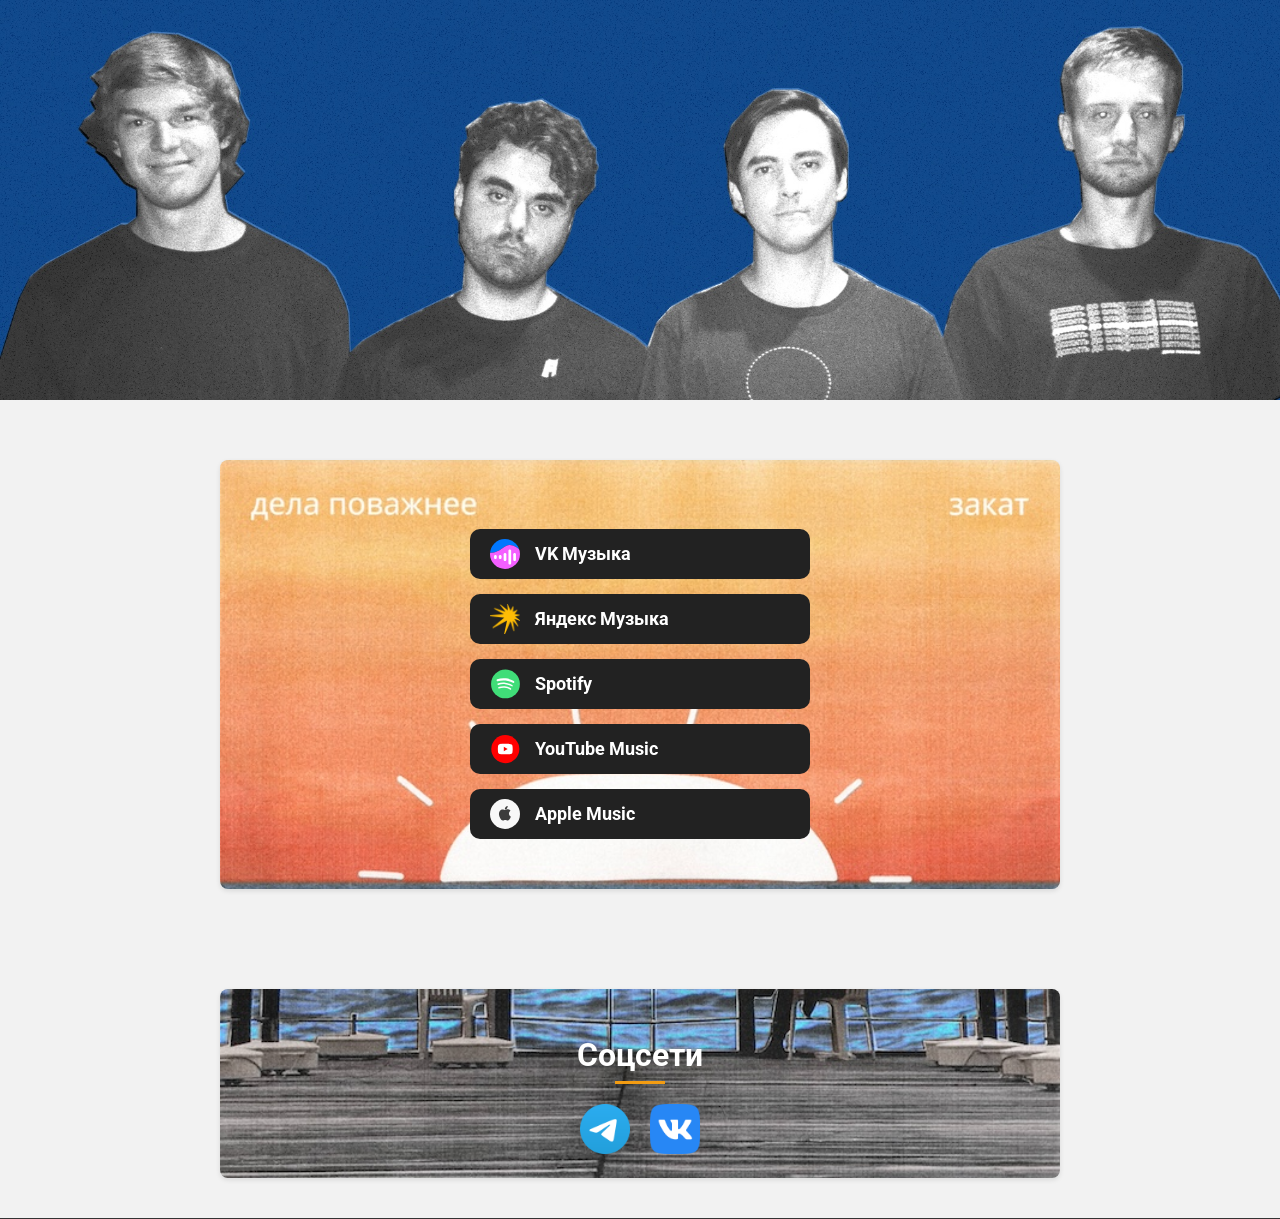
==== html/index.html @ fa6cf55e "init" ====
<!DOCTYPE html>
<html lang="en">
<head>
    <meta charset="UTF-8">
    <meta name="viewport" content="width=device-width, initial-scale=1.0">
    <title>Дела поважнее – официальный сайт</title>
    <link rel="stylesheet" href="https://fonts.googleapis.com/css2?family=Roboto:wght@400;700&display=swap">
    <style>
        body {
            font-family: 'Roboto', sans-serif;
            margin: 0;
            padding: 0;
            background-color: #f2f2f2;
            color: #333;
        }

        iframe {
/*            height: 50px;*/

            margin: 30px auto;
            width: 80%;
/*            height: 238px;*/
            background-color: #777;
            border-radius:3px;
        }

        iframe {
            display: block;
            border-style:none;
        }

        .header {
            background-image: url('ava.jpg');
            background-size: cover;
            background-position: top;
            height: 400px;
            display: flex;
            align-items: center;
            justify-content: center;
        }
        .container {
            max-width: 800px;
            margin: 50px auto 0 auto; /* Добавлен верхний отступ */
            padding: 20px;
            background-color: #fff;
            border-radius: 8px;
            box-shadow: 0 2px 5px rgba(0, 0, 0, 0.1);
        }

        .footer{
            background-image: url(release.jpg);
            background-size: 100%;
            background-repeat: no-repeat;
            background-position: bottom;"
        }

        
        h1 {
            margin-bottom: 20px;
            font-size: 2.5rem;
            font-weight: 700;
            text-align: center;
/*            color: #007bff; /* Изменен цвет заголовка */*/
            color:#A9A9A9
        }


        #contacts {
            padding: 40px 0;
            border-bottom: 1px solid #333;
        }

        #contacts h2 {
            text-align: center;
            margin-bottom: 30px;
            font-size: 2em;
            position: relative;
        }

        #contacts h2::after {
            content: '';
            width: 50px;
            height: 3px;
            background: #f39c12;
            position: absolute;
            bottom: -10px;
            left: 50%;
            transform: translateX(-50%);
        }

        .social-icons {
            display: flex;
            justify-content: center;
            gap: 20px; /* Расстояние между иконками */
            margin-top: 20px;
        }

        .social-icon img {
            width: 50px;
            height: 50px;
            transition: transform 0.3s, filter 0.3s;
        }

        .social-icon:hover img {
            transform: scale(1.1); /* Увеличение иконки при наведении */
            filter: brightness(1.3); /* Подсветка при наведении */
        }

        #release {
            padding: 10px 0;
/*            border-bottom: 1px solid #333;*/
        }

        #release h2 {
            text-align: center;
            margin-bottom: 30px;
            font-size: 2em;
            position: relative;
        }

        #release h2::after {
            content: '';
            width: 50px;
            height: 3px;
            background: #f39c12;
            position: absolute;
            bottom: -10px;
            left: 50%;
            transform: translateX(-50%);
        }

        .release-wrapper {
            display: flex;
            flex-direction: column;
            align-items: center;
        }

        .release-cover {
            max-width: 300px;
            border-radius: 10px;
            box-shadow: 0 4px 6px rgba(0, 0, 0, 0.3);
            margin-bottom: 20px;
            transition: transform 0.3s, filter 0.3s;
        }

        .release-cover:hover {
            transform: scale(1.1); /* Увеличение обложки при наведении */
            filter: brightness(1.2); /* Подсветка обложки при наведении */
        }


        .streaming-links {
            display: flex;
            justify-content: center;
            gap: 20px;
            flex-wrap: wrap;
        }

        .stream-button {
            display: flex;
            flex-direction: column;
            align-items: center;
            background: #222;
            padding: 15px;
            border-radius: 10px;
            box-shadow: 0 4px 6px rgba(0, 0, 0, 0.3);
            text-decoration: none;
            color: #fff;
            font-weight: 700;
            transition: transform 0.3s, background 0.3s;
            width: 150px;
            text-align: center;
        }

        .stream-button:hover {
            transform: scale(1.05);
            background: #333;
        }

        .stream-text {
            margin-bottom: 5px;
            font-size: 1em;
        }

        .stream-action {
            font-size: 1.1em;
            color: #f39c12;
        }


        .streaming-list {
            display: flex;
            flex-direction: column;
            align-items: center;
            gap: 15px;
            margin: 30px;
        }

        .streaming-item {
            display: flex;
            align-items: center;
            background: #222;
            padding: 10px 20px;
            border-radius: 10px;
            text-decoration: none;
            color: #fff;
            font-weight: 700;
            transition: transform 0.3s, background 0.3s;
            width: 300px;
        }

        .streaming-item:hover {
            transform: scale(1.02);
            background: #333;
        }

        .streaming-icon {
            width: 30px;
            height: 30px;
            margin-right: 15px;
        }

        .streaming-text {
            font-size: 1.1em;
        }



        /* Медиа-запросы для адаптации под мобильные устройства */
        @media (max-width: 600px) {
            .header {
                height: 200px; /* Изменена высота для мобильных устройств */
            }
            .container {
                padding: 10px;
                margin: 10px;
            }
            .streaming-list {
                padding: 0px;
                margin: 0px;
            }
            .stream-item {
                width: 70%;
            }
        }
    </style>
</head>
<body>
    <!-- Yandex.Metrika counter -->
    <script type="text/javascript" >
       (function(m,e,t,r,i,k,a){m[i]=m[i]||function(){(m[i].a=m[i].a||[]).push(arguments)};
       m[i].l=1*new Date();
       for (var j = 0; j < document.scripts.length; j++) {if (document.scripts[j].src === r) { return; }}
       k=e.createElement(t),a=e.getElementsByTagName(t)[0],k.async=1,k.src=r,a.parentNode.insertBefore(k,a)})
       (window, document, "script", "https://mc.yandex.ru/metrika/tag.js", "ym");

       ym(98554115, "init", {
            clickmap:true,
            trackLinks:true,
            accurateTrackBounce:true
       });
    </script>
    <noscript><div><img src="https://mc.yandex.ru/watch/98554115" style="position:absolute; left:-9999px;" alt="" /></div></noscript>
    <!-- /Yandex.Metrika counter -->
    <div class="header">
        <!-- Здесь будет адаптированное изображение -->
    </div>
    <section id="release">
        <div class="container" style="background-image: url(release.jpg);background-size: 100%;background-repeat: no-repeat;">
            <br>
            <div class="streaming-list">
                <a href="https://music.vk.com/link/3r96M" target="_blank" class="streaming-item">
                    <img src="vk_music.svg" alt="VK Музыка" class="streaming-icon">
                    <span class="streaming-text">VK Музыка</span>
                </a>
                <a href="https://music.yandex.ru/album/31127764" target="_blank" class="streaming-item">
                    <img src="ya_music.png" alt="Яндекс Музыка" class="streaming-icon">
                    <span class="streaming-text">Яндекс Музыка</span>
                </a>
                <a href="http://open.spotify.com/album/3gCnCUUdgoo0CXP7iTwe21" target="_blank" class="streaming-item">
                    <img src="spotify.svg" alt="Spotify" class="streaming-icon">
                    <span class="streaming-text">Spotify</span>
                </a>
                <a href="https://music.youtube.com/playlist?list=OLAK5uy_lBOgXS_k8W4LArgkwt-90ldJdHWo0kz00" target="_blank" class="streaming-item">
                    <img src="youtube_music.svg" alt="YouTube Music" class="streaming-icon">
                    <span class="streaming-text">YouTube Music</span>
                </a>
                <a href="https://music.apple.com/nz/album/1744963197?app=music&mt=1&at=1000lqjf&ct=bq&Is=1&ls=1" target="_blank" class="streaming-item">
                    <img src="apple_music.svg" alt="Apple Music" class="streaming-icon">
                    <span class="streaming-text">Apple Music</span>
                </a>
            </div>
        </div>
    </section>


    <section id="contacts">
        <div class="container footer">
            <h2 style="color: white;">Соцсети</h2>
            <div class="social-icons">
                <a href="https://t.me/delapovazhnee" target="_blank" class="social-icon">
                    <img src="tg.png" alt="Telegram">
                </a>
                <a href="https://vk.com/delapovazhnee" target="_blank" class="social-icon">
                    <img src="vk.png" alt="VK">
                </a>
            </div>
        </div>
    </section>

</body>
</html>
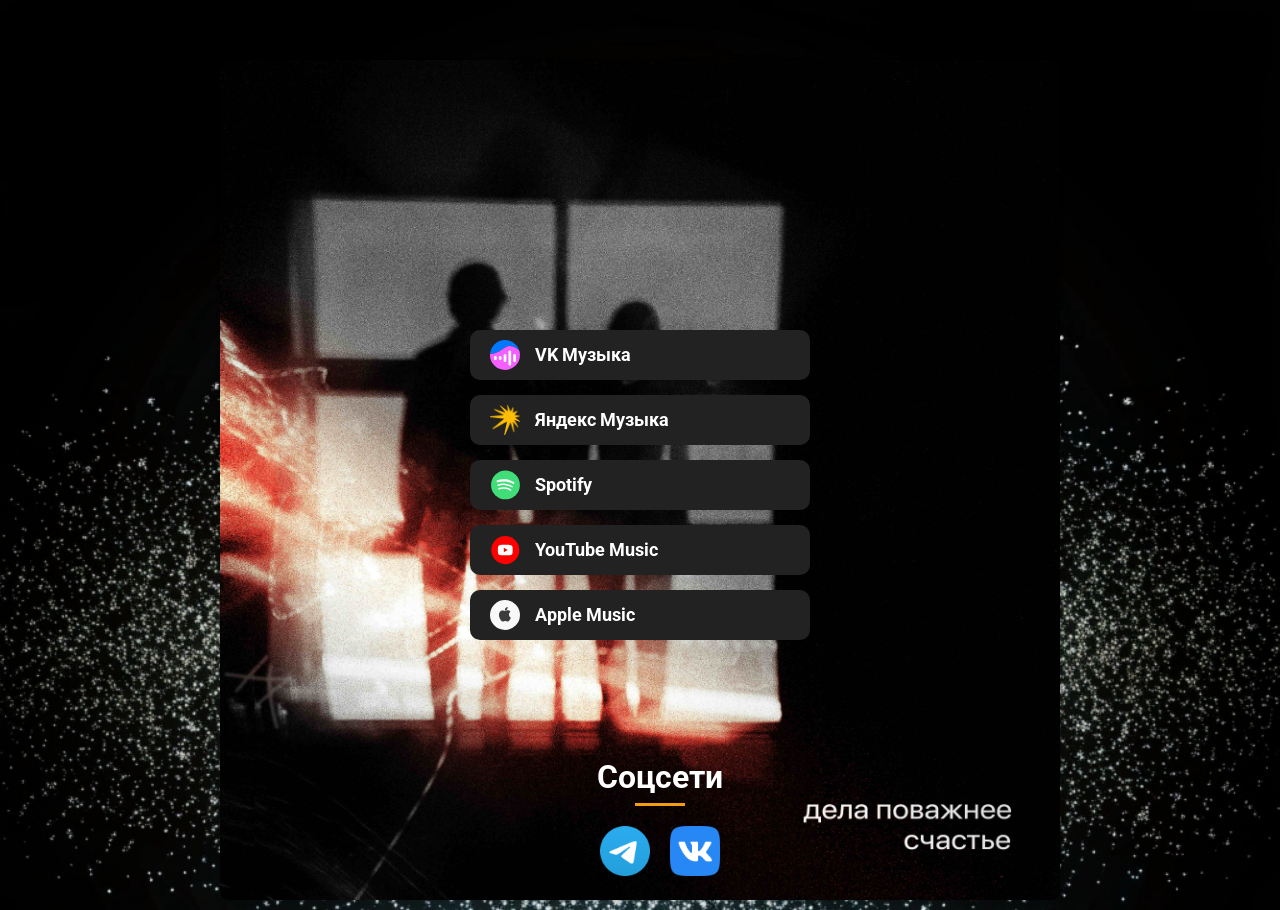
==== commit 3b9a18b7: "test new style" ====
--- a/html/index.html
+++ b/html/index.html
@@ -5,308 +5,66 @@
     <meta name="viewport" content="width=device-width, initial-scale=1.0">
     <title>Дела поважнее – официальный сайт</title>
     <link rel="stylesheet" href="https://fonts.googleapis.com/css2?family=Roboto:wght@400;700&display=swap">
-    <style>
-        body {
-            font-family: 'Roboto', sans-serif;
-            margin: 0;
-            padding: 0;
-            background-color: #f2f2f2;
-            color: #333;
-        }
-
-        iframe {
-/*            height: 50px;*/
-
-            margin: 30px auto;
-            width: 80%;
-/*            height: 238px;*/
-            background-color: #777;
-            border-radius:3px;
-        }
-
-        iframe {
-            display: block;
-            border-style:none;
-        }
-
-        .header {
-            background-image: url('ava.jpg');
-            background-size: cover;
-            background-position: top;
-            height: 400px;
-            display: flex;
-            align-items: center;
-            justify-content: center;
-        }
-        .container {
-            max-width: 800px;
-            margin: 50px auto 0 auto; /* Добавлен верхний отступ */
-            padding: 20px;
-            background-color: #fff;
-            border-radius: 8px;
-            box-shadow: 0 2px 5px rgba(0, 0, 0, 0.1);
-        }
-
-        .footer{
-            background-image: url(release.jpg);
-            background-size: 100%;
-            background-repeat: no-repeat;
-            background-position: bottom;"
-        }
-
-        
-        h1 {
-            margin-bottom: 20px;
-            font-size: 2.5rem;
-            font-weight: 700;
-            text-align: center;
-/*            color: #007bff; /* Изменен цвет заголовка */*/
-            color:#A9A9A9
-        }
-
-
-        #contacts {
-            padding: 40px 0;
-            border-bottom: 1px solid #333;
-        }
-
-        #contacts h2 {
-            text-align: center;
-            margin-bottom: 30px;
-            font-size: 2em;
-            position: relative;
-        }
-
-        #contacts h2::after {
-            content: '';
-            width: 50px;
-            height: 3px;
-            background: #f39c12;
-            position: absolute;
-            bottom: -10px;
-            left: 50%;
-            transform: translateX(-50%);
-        }
-
-        .social-icons {
-            display: flex;
-            justify-content: center;
-            gap: 20px; /* Расстояние между иконками */
-            margin-top: 20px;
-        }
-
-        .social-icon img {
-            width: 50px;
-            height: 50px;
-            transition: transform 0.3s, filter 0.3s;
-        }
-
-        .social-icon:hover img {
-            transform: scale(1.1); /* Увеличение иконки при наведении */
-            filter: brightness(1.3); /* Подсветка при наведении */
-        }
-
-        #release {
-            padding: 10px 0;
-/*            border-bottom: 1px solid #333;*/
-        }
-
-        #release h2 {
-            text-align: center;
-            margin-bottom: 30px;
-            font-size: 2em;
-            position: relative;
-        }
-
-        #release h2::after {
-            content: '';
-            width: 50px;
-            height: 3px;
-            background: #f39c12;
-            position: absolute;
-            bottom: -10px;
-            left: 50%;
-            transform: translateX(-50%);
-        }
-
-        .release-wrapper {
-            display: flex;
-            flex-direction: column;
-            align-items: center;
-        }
-
-        .release-cover {
-            max-width: 300px;
-            border-radius: 10px;
-            box-shadow: 0 4px 6px rgba(0, 0, 0, 0.3);
-            margin-bottom: 20px;
-            transition: transform 0.3s, filter 0.3s;
-        }
-
-        .release-cover:hover {
-            transform: scale(1.1); /* Увеличение обложки при наведении */
-            filter: brightness(1.2); /* Подсветка обложки при наведении */
-        }
-
-
-        .streaming-links {
-            display: flex;
-            justify-content: center;
-            gap: 20px;
-            flex-wrap: wrap;
-        }
-
-        .stream-button {
-            display: flex;
-            flex-direction: column;
-            align-items: center;
-            background: #222;
-            padding: 15px;
-            border-radius: 10px;
-            box-shadow: 0 4px 6px rgba(0, 0, 0, 0.3);
-            text-decoration: none;
-            color: #fff;
-            font-weight: 700;
-            transition: transform 0.3s, background 0.3s;
-            width: 150px;
-            text-align: center;
-        }
-
-        .stream-button:hover {
-            transform: scale(1.05);
-            background: #333;
-        }
-
-        .stream-text {
-            margin-bottom: 5px;
-            font-size: 1em;
-        }
-
-        .stream-action {
-            font-size: 1.1em;
-            color: #f39c12;
-        }
-
-
-        .streaming-list {
-            display: flex;
-            flex-direction: column;
-            align-items: center;
-            gap: 15px;
-            margin: 30px;
-        }
-
-        .streaming-item {
-            display: flex;
-            align-items: center;
-            background: #222;
-            padding: 10px 20px;
-            border-radius: 10px;
-            text-decoration: none;
-            color: #fff;
-            font-weight: 700;
-            transition: transform 0.3s, background 0.3s;
-            width: 300px;
-        }
-
-        .streaming-item:hover {
-            transform: scale(1.02);
-            background: #333;
-        }
-
-        .streaming-icon {
-            width: 30px;
-            height: 30px;
-            margin-right: 15px;
-        }
-
-        .streaming-text {
-            font-size: 1.1em;
-        }
-
-
-
-        /* Медиа-запросы для адаптации под мобильные устройства */
-        @media (max-width: 600px) {
-            .header {
-                height: 200px; /* Изменена высота для мобильных устройств */
-            }
-            .container {
-                padding: 10px;
-                margin: 10px;
-            }
-            .streaming-list {
-                padding: 0px;
-                margin: 0px;
-            }
-            .stream-item {
-                width: 70%;
-            }
-        }
-    </style>
-</head>
-<body>
+    <link rel="stylesheet" href="styles.css">
     <!-- Yandex.Metrika counter -->
     <script type="text/javascript" >
-       (function(m,e,t,r,i,k,a){m[i]=m[i]||function(){(m[i].a=m[i].a||[]).push(arguments)};
-       m[i].l=1*new Date();
-       for (var j = 0; j < document.scripts.length; j++) {if (document.scripts[j].src === r) { return; }}
-       k=e.createElement(t),a=e.getElementsByTagName(t)[0],k.async=1,k.src=r,a.parentNode.insertBefore(k,a)})
-       (window, document, "script", "https://mc.yandex.ru/metrika/tag.js", "ym");
+        (function(m,e,t,r,i,k,a){m[i]=m[i]||function(){(m[i].a=m[i].a||[]).push(arguments)};
+            m[i].l=1*new Date();
+            for (var j = 0; j < document.scripts.length; j++) {if (document.scripts[j].src === r) { return; }}
+            k=e.createElement(t),a=e.getElementsByTagName(t)[0],k.async=1,k.src=r,a.parentNode.insertBefore(k,a)})
+        (window, document, "script", "https://mc.yandex.ru/metrika/tag.js", "ym");
 
-       ym(98554115, "init", {
+        ym(98554115, "init", {
             clickmap:true,
             trackLinks:true,
             accurateTrackBounce:true
-       });
+        });
     </script>
     <noscript><div><img src="https://mc.yandex.ru/watch/98554115" style="position:absolute; left:-9999px;" alt="" /></div></noscript>
     <!-- /Yandex.Metrika counter -->
+</head>
+<body>
     <div class="header">
         <!-- Здесь будет адаптированное изображение -->
     </div>
     <section id="release">
-        <div class="container" style="background-image: url(release.jpg);background-size: 100%;background-repeat: no-repeat;">
-            <br>
+
+        <div class="container">
+<!--            <h2>Дела поважнее - Счастье</h2>-->
             <div class="streaming-list">
                 <a href="https://music.vk.com/link/3r96M" target="_blank" class="streaming-item">
-                    <img src="vk_music.svg" alt="VK Музыка" class="streaming-icon">
+                    <img src="resources/vk_music.svg" alt="VK Музыка" class="streaming-icon">
                     <span class="streaming-text">VK Музыка</span>
                 </a>
                 <a href="https://music.yandex.ru/album/31127764" target="_blank" class="streaming-item">
-                    <img src="ya_music.png" alt="Яндекс Музыка" class="streaming-icon">
+                    <img src="resources/ya_music.png" alt="Яндекс Музыка" class="streaming-icon">
                     <span class="streaming-text">Яндекс Музыка</span>
                 </a>
                 <a href="http://open.spotify.com/album/3gCnCUUdgoo0CXP7iTwe21" target="_blank" class="streaming-item">
-                    <img src="spotify.svg" alt="Spotify" class="streaming-icon">
+                    <img src="resources/spotify.svg" alt="Spotify" class="streaming-icon">
                     <span class="streaming-text">Spotify</span>
                 </a>
                 <a href="https://music.youtube.com/playlist?list=OLAK5uy_lBOgXS_k8W4LArgkwt-90ldJdHWo0kz00" target="_blank" class="streaming-item">
-                    <img src="youtube_music.svg" alt="YouTube Music" class="streaming-icon">
+                    <img src="resources/youtube_music.svg" alt="YouTube Music" class="streaming-icon">
                     <span class="streaming-text">YouTube Music</span>
                 </a>
                 <a href="https://music.apple.com/nz/album/1744963197?app=music&mt=1&at=1000lqjf&ct=bq&Is=1&ls=1" target="_blank" class="streaming-item">
-                    <img src="apple_music.svg" alt="Apple Music" class="streaming-icon">
+                    <img src="resources/apple_music.svg" alt="Apple Music" class="streaming-icon">
                     <span class="streaming-text">Apple Music</span>
                 </a>
             </div>
-        </div>
-    </section>
-
-
-    <section id="contacts">
-        <div class="container footer">
-            <h2 style="color: white;">Соцсети</h2>
-            <div class="social-icons">
-                <a href="https://t.me/delapovazhnee" target="_blank" class="social-icon">
-                    <img src="tg.png" alt="Telegram">
-                </a>
-                <a href="https://vk.com/delapovazhnee" target="_blank" class="social-icon">
-                    <img src="vk.png" alt="VK">
-                </a>
+            <div class="social-section">
+                <h2 style="color: white;">Соцсети</h2>
+                <div class="social-icons">
+                    <a href="https://t.me/delapovazhnee" target="_blank" class="social-icon">
+                        <img src="resources/tg.png" alt="Telegram">
+                    </a>
+                    <a href="https://vk.com/delapovazhnee" target="_blank" class="social-icon">
+                        <img src="resources/vk.png" alt="VK">
+                    </a>
+                </div>
             </div>
         </div>
     </section>
-
 </body>
 </html>
--- a/html/styles.css
+++ b/html/styles.css
@@ -0,0 +1,196 @@
+body {
+    font-family: 'Roboto', sans-serif;
+    margin: 0;
+    padding: 0;
+    background-color: #f2f2f2;
+    background-image: url('resources/black-background.jpg');
+    background-size: 100%;
+    color: #333;
+}
+
+.container {
+    max-width: 800px;
+    margin: 50px auto 0 auto; /* Добавлен верхний отступ */
+    padding: 20px;
+    background-color: #fff;
+    border-radius: 8px;
+    box-shadow: 0 2px 5px rgba(0, 0, 0, 0.1);
+    background-image: url(resources/release_september.jpeg);
+    background-size: 100% auto;
+    background-repeat: no-repeat;
+    height: 800px;
+    position: relative;
+}
+
+
+h1 {
+    margin-bottom: 20px;
+    font-size: 2.5rem;
+    font-weight: 700;
+    text-align: center;
+    color:#A9A9A9
+}
+
+.social-section {
+    position: absolute;
+    bottom: 20px; /* Расстояние от низа контейнера */
+    width: 100%; /* Ширина, чтобы элемент занимал всю ширину контейнера */
+    text-align: center; /* Центрирование содержимого */
+}
+
+.social-icons {
+    display: flex;
+    justify-content: center;
+    gap: 20px;
+    margin-top: 20px;
+}
+
+.social-icon img {
+    width: 50px;
+    height: 50px;
+    transition: transform 0.3s, filter 0.3s;
+}
+
+.social-icon:hover img {
+    transform: scale(1.1);
+    filter: brightness(1.3);
+}
+
+#release {
+    padding: 10px 0;
+    /*            border-bottom: 1px solid #333;*/
+}
+
+#release h2 {
+    text-align: center;
+    margin-bottom: 30px;
+    font-size: 2em;
+    position: relative;
+}
+
+#release h2::after {
+    content: '';
+    width: 50px;
+    height: 3px;
+    background: #f39c12;
+    position: absolute;
+    bottom: -10px;
+    left: 50%;
+    transform: translateX(-50%);
+}
+
+.release-wrapper {
+    display: flex;
+    flex-direction: column;
+    align-items: center;
+}
+
+.release-cover {
+    max-width: 300px;
+    border-radius: 10px;
+    box-shadow: 0 4px 6px rgba(0, 0, 0, 0.3);
+    margin-bottom: 20px;
+    transition: transform 0.3s, filter 0.3s;
+}
+
+.release-cover:hover {
+    transform: scale(1.1); /* Увеличение обложки при наведении */
+    filter: brightness(1.2); /* Подсветка обложки при наведении */
+}
+
+
+.streaming-links {
+    display: flex;
+    justify-content: center;
+    gap: 20px;
+    flex-wrap: wrap;
+}
+
+.stream-button {
+    display: flex;
+    flex-direction: column;
+    align-items: center;
+    background: #222;
+    padding: 15px;
+    border-radius: 10px;
+    box-shadow: 0 4px 6px rgba(0, 0, 0, 0.3);
+    text-decoration: none;
+    color: #fff;
+    font-weight: 700;
+    transition: transform 0.3s, background 0.3s;
+    width: 150px;
+    text-align: center;
+}
+
+.stream-button:hover {
+    transform: scale(1.05);
+    background: #333;
+}
+
+.stream-text {
+    margin-bottom: 5px;
+    font-size: 1em;
+}
+
+.stream-action {
+    font-size: 1.1em;
+    color: #f39c12;
+}
+
+
+.streaming-list {
+    display: flex;
+    flex-direction: column;
+    align-items: center;
+    gap: 15px;
+    margin: 250px;
+    position: relative;
+}
+
+.streaming-item {
+    display: flex;
+    align-items: center;
+    background: #222;
+    padding: 10px 20px;
+    border-radius: 10px;
+    text-decoration: none;
+    color: #fff;
+    font-weight: 700;
+    transition: transform 0.3s, background 0.3s;
+    width: 300px;
+}
+
+.streaming-item:hover {
+    transform: scale(1.02);
+    background: #333;
+}
+
+.streaming-icon {
+    width: 30px;
+    height: 30px;
+    margin-right: 15px;
+}
+
+.streaming-text {
+    font-size: 1.1em;
+}
+
+
+
+/* Медиа-запросы для адаптации под мобильные устройства */
+@media (max-width: 600px) {
+    .header {
+        height: 200px; /* Изменена высота для мобильных устройств */
+    }
+    .container {
+        padding: 10px;
+        margin: 10px;
+    }
+    .streaming-list {
+        padding: 0;
+        margin: 0;
+    }
+    .stream-item {
+        width: 70%;
+    }
+}
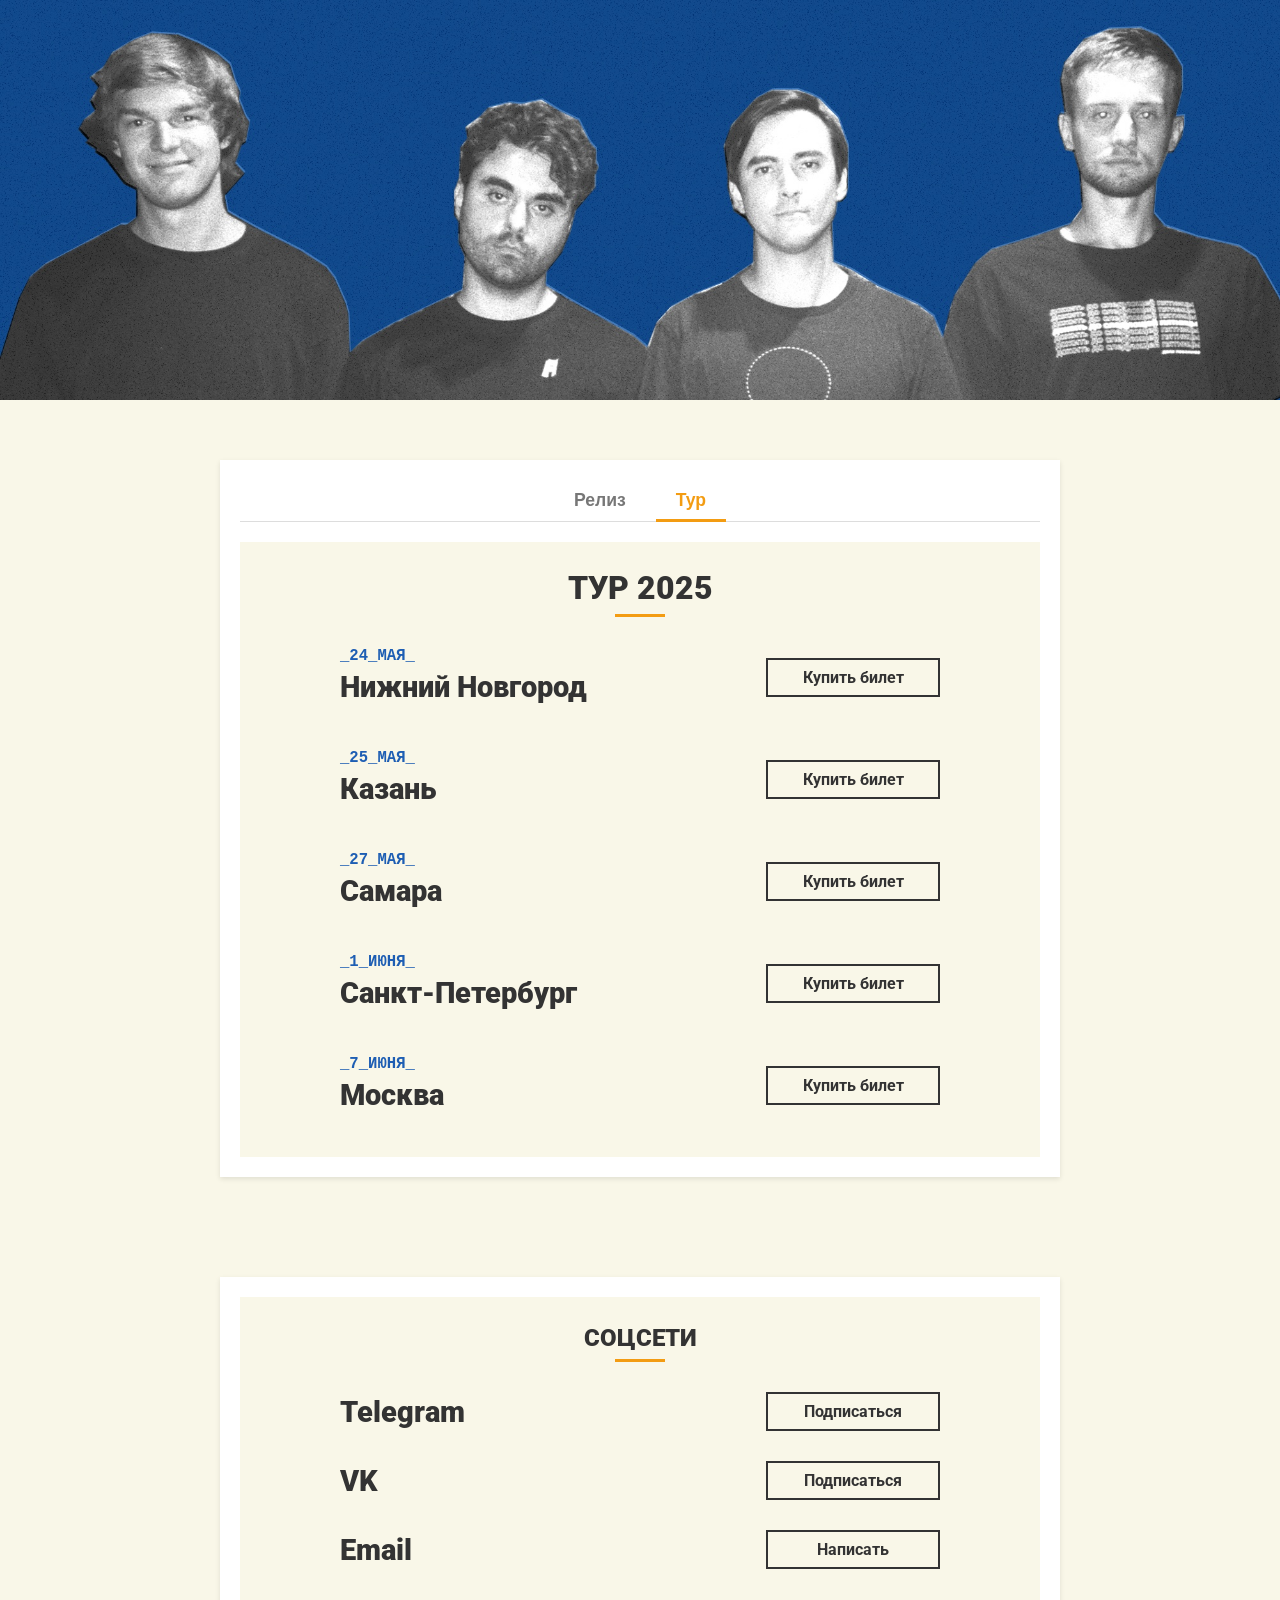
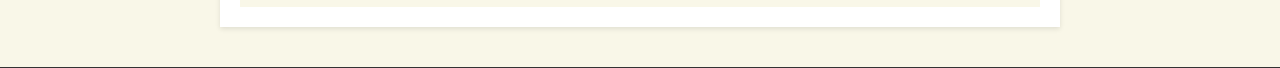
==== commit 3c26d7cb: "last version" ====
--- a/html/index.html
+++ b/html/index.html
@@ -3,6 +3,9 @@
 <head>
     <meta charset="UTF-8">
     <meta name="viewport" content="width=device-width, initial-scale=1.0">
+    <meta http-equiv="Cache-Control" content="no-cache, no-store, must-revalidate">
+    <meta http-equiv="Pragma" content="no-cache">
+    <meta http-equiv="Expires" content="0">
     <title>Дела поважнее – официальный сайт</title>
     <link rel="stylesheet" href="https://fonts.googleapis.com/css2?family=Roboto:wght@400;700&display=swap">
     <link rel="stylesheet" href="styles.css">
@@ -28,43 +31,198 @@
         <!-- Здесь будет адаптированное изображение -->
     </div>
     <section id="release">
-
         <div class="container">
-<!--            <h2>Дела поважнее - Счастье</h2>-->
-            <div class="streaming-list">
-                <a href="https://music.vk.com/link/3r96M" target="_blank" class="streaming-item">
-                    <img src="resources/vk_music.svg" alt="VK Музыка" class="streaming-icon">
-                    <span class="streaming-text">VK Музыка</span>
-                </a>
-                <a href="https://music.yandex.ru/album/31127764" target="_blank" class="streaming-item">
-                    <img src="resources/ya_music.png" alt="Яндекс Музыка" class="streaming-icon">
-                    <span class="streaming-text">Яндекс Музыка</span>
-                </a>
-                <a href="http://open.spotify.com/album/3gCnCUUdgoo0CXP7iTwe21" target="_blank" class="streaming-item">
-                    <img src="resources/spotify.svg" alt="Spotify" class="streaming-icon">
-                    <span class="streaming-text">Spotify</span>
-                </a>
-                <a href="https://music.youtube.com/playlist?list=OLAK5uy_lBOgXS_k8W4LArgkwt-90ldJdHWo0kz00" target="_blank" class="streaming-item">
-                    <img src="resources/youtube_music.svg" alt="YouTube Music" class="streaming-icon">
-                    <span class="streaming-text">YouTube Music</span>
-                </a>
-                <a href="https://music.apple.com/nz/album/1744963197?app=music&mt=1&at=1000lqjf&ct=bq&Is=1&ls=1" target="_blank" class="streaming-item">
-                    <img src="resources/apple_music.svg" alt="Apple Music" class="streaming-icon">
-                    <span class="streaming-text">Apple Music</span>
-                </a>
-            </div>
-            <div class="social-section">
-                <h2 style="color: white;">Соцсети</h2>
-                <div class="social-icons">
-                    <a href="https://t.me/delapovazhnee" target="_blank" class="social-icon">
-                        <img src="resources/tg.png" alt="Telegram">
-                    </a>
-                    <a href="https://vk.com/delapovazhnee" target="_blank" class="social-icon">
-                        <img src="resources/vk.png" alt="VK">
-                    </a>
+            <!-- Вкладки -->
+            <div class="tabs">
+                <button class="tab-button" data-tab="release-tab">Релиз</button>
+                <button class="tab-button active" data-tab="tour-tab">Тур</button>
+            </div>
+
+            <!-- Контент вкладки "Релиз" -->
+            <div id="release-tab" class="tab-content">
+                <div class="streaming-list">
+                    <a href="https://music.vk.com/link/3HnPC" target="_blank" class="streaming-item">
+                        <img src="resources/vk_music.svg" alt="VK Музыка" class="streaming-icon">
+                        <span class="streaming-text">VK Музыка</span>
+                    </a>
+                    <a href="https://music.yandex.ru/album/35246058" target="_blank" class="streaming-item">
+                        <img src="resources/ya_music.png" alt="Яндекс Музыка" class="streaming-icon">
+                        <span class="streaming-text">Яндекс Музыка</span>
+                    </a>
+                    <a href="https://open.spotify.com/album/3ZnfWSOvxkP1lA3USdqq82" target="_blank" class="streaming-item">
+                        <img src="resources/spotify.svg" alt="Spotify" class="streaming-icon">
+                        <span class="streaming-text">Spotify</span>
+                    </a>
+                    <a href="https://music.youtube.com/playlist?list=OLAK5uy_lHUWYB5LYCOCvNmtb9PW7mjfObw4Gn3MA" target="_blank" class="streaming-item">
+                        <img src="resources/youtube_music.svg" alt="YouTube Music" class="streaming-icon">
+                        <span class="streaming-text">YouTube Music</span>
+                    </a>
+                    <a href="https://music.apple.com/nz/album/%D1%84%D0%B5%D0%B2%D1%80%D0%B0%D0%BB%D1%8C-single/1794114655?at=1000lqjf&ct=bq&ls=1" target="_blank" class="streaming-item">
+                        <img src="resources/apple_music.svg" alt="Apple Music" class="streaming-icon">
+                        <span class="streaming-text">Apple Music</span>
+                    </a>
+                </div>
+            </div>
+
+            <!-- Контент вкладки "Тур" -->
+            <div id="tour-tab" class="tab-content active">
+                <h2 class="tour-header">Тур 2025</h2>
+                <div class="tour-list">
+                    <div class="tour-item">
+                        <div class="tour-info">
+                            <div class="tour-date">_24_МАЯ_</div>
+                            <div class="tour-city">Нижний Новгород</div>
+                        </div>
+                        <a href="https://ticketscloud.com/v1/widgets/common?token=eyJhbGciOiJIUzI1NiIsImlzcyI6InRpY2tldHNjbG91ZC5ydSIsInR5cCI6IkpXVCJ9.eyJwIjoiNWQ3ZmI4NjY0MmIyYjZhMzI5NjI1YjMyIn0.f8LLjhDTa68xuLUNnxHyqXfKEhrk4xaUWih52CEt7PU&lang=ru&event=67dade23312ad933e972a344&s=1" class="tour-ticket">Купить билет</a>
+                    </div>
+                    <div class="tour-item">
+                        <div class="tour-info">
+                            <div class="tour-date">_25_МАЯ_</div>
+                            <div class="tour-city">Казань</div>
+                        </div>
+                        <a href="https://ticketscloud.com/v1/widgets/common?token=eyJhbGciOiJIUzI1NiIsImlzcyI6InRpY2tldHNjbG91ZC5ydSIsInR5cCI6IkpXVCJ9.eyJwIjoiNWQ3ZmI4NjY0MmIyYjZhMzI5NjI1YjMyIn0.f8LLjhDTa68xuLUNnxHyqXfKEhrk4xaUWih52CEt7PU&lang=ru&event=67dc0913e216954965fb6df8&s=1" class="tour-ticket">Купить билет</a>
+                    </div>
+                    <div class="tour-item">
+                        <div class="tour-info">
+                            <div class="tour-date">_27_МАЯ_</div>
+                            <div class="tour-city">Самара</div>
+                        </div>
+                        <a href="https://5beeb8a3c580ac000b516248.ticketscloud.org/e/67dc223f9b842113aa08e1ae" class="tour-ticket">Купить билет</a>
+                    </div>
+                    <div class="tour-item">
+                        <div class="tour-info">
+                            <div class="tour-date">_1_ИЮНЯ_</div>
+                            <div class="tour-city">Санкт-Петербург</div>
+                        </div>
+                        <a href="https://ticketscloud.com/v1/widgets/common?token=eyJhbGciOiJIUzI1NiIsImlzcyI6InRpY2tldHNjbG91ZC5ydSIsInR5cCI6IkpXVCJ9.eyJwIjoiNWQ3ZmI4NjY0MmIyYjZhMzI5NjI1YjMyIn0.f8LLjhDTa68xuLUNnxHyqXfKEhrk4xaUWih52CEt7PU&lang=ru&event=67dadb265d7df75ab688edd3&s=1" class="tour-ticket">Купить билет</a>
+                    </div>
+                    <div class="tour-item">
+                        <div class="tour-info">
+                            <div class="tour-date">_7_ИЮНЯ_</div>
+                            <div class="tour-city">Москва</div>
+                        </div>
+                        <a href="https://www.16tons.ru/concert/2025-dela-povazhnee-07jun/" class="tour-ticket">Купить билет</a>
+                    </div>
                 </div>
             </div>
         </div>
     </section>
+
+    <section id="contacts">
+        <div class="container">
+            <div class="contacts-frame" style="background-color: #f9f7e8; padding: 1%;">
+            <h2 class="contact-header" style="font-weight: 900; font-size: 1.5em; text-transform: uppercase; margin-bottom: 40px; text-align: center;">Соцсети</h2>
+            
+                <div class="social-list">
+                    <div class="social-item">
+                        <div class="social-info">
+                            <div class="social-name">Telegram</div>
+                        </div>
+                        <a href="https://t.me/delapovazhnee" target="_blank" class="social-link">Подписаться</a>
+                    </div>
+                    <div class="social-item">
+                        <div class="social-info">
+                            <div class="social-name">VK</div>
+                        </div>
+                        <a href="https://vk.com/delapovazhnee" target="_blank" class="social-link">Подписаться</a>
+                    </div>
+                    <div class="social-item">
+                        <div class="social-info">
+                            <div class="social-name">Email</div>
+                        </div>
+                        <a href="mailto:contact@delapovazhnee.ru" class="social-link">Написать</a>
+                    </div>
+                </div>
+            </div>
+        </div>
+    </section>
+
+    <script>
+        // Функция для парсинга UTM-меток из URL
+        function parseUtmParams() {
+            // Получаем строку запроса из URL
+            const queryString = window.location.search;
+            // Если строка запроса пустая, прекращаем выполнение функции
+            if (!queryString) return {};
+            
+            // Создаем объект для хранения UTM-меток
+            const utmParams = {};
+            
+            // Создаем объект URLSearchParams для удобного парсинга параметров
+            const urlParams = new URLSearchParams(queryString);
+            
+            // Массив с названиями UTM-меток, которые мы хотим отслеживать
+            const utmTags = ['utm_source', 'utm_medium', 'utm_campaign', 'utm_term', 'utm_content'];
+            
+            // Проходим по всем возможным UTM-меткам и добавляем их в объект, если они есть
+            utmTags.forEach(tag => {
+                if (urlParams.has(tag)) {
+                    utmParams[tag] = urlParams.get(tag);
+                }
+            });
+            
+            return utmParams;
+        }
+
+        // Функция для добавления UTM-меток ко всем ссылкам на странице
+        function addUtmToLinks() {
+            // Получаем UTM-метки из URL
+            const utmParams = parseUtmParams();
+            
+            // Если UTM-меток нет, прекращаем выполнение функции
+            if (Object.keys(utmParams).length === 0) return;
+            
+            // Получаем все ссылки на странице
+            const links = document.querySelectorAll('a[href]');
+            
+            // Создаем строку с UTM-метками для добавления к ссылкам
+            const utmString = Object.entries(utmParams)
+                .map(([key, value]) => `${key}=${encodeURIComponent(value)}`)
+                .join('&');
+            
+            // Проходим по всем ссылкам и добавляем UTM-метки
+            links.forEach(link => {
+                const href = link.getAttribute('href');
+                
+                // Пропускаем якоря, телефоны, почты и другие специальные ссылки
+                if (href.startsWith('#') || href.startsWith('tel:') || href.startsWith('mailto:')) {
+                    return;
+                }
+                
+                // Если в ссылке уже есть UTM-метки, не добавляем новые
+                if (href.includes('utm_')) {
+                    return;
+                }
+                
+                // Добавляем UTM-метки к ссылке
+                const separator = href.includes('?') ? '&' : '?';
+                link.setAttribute('href', href + separator + utmString);
+            });
+        }
+
+        // Запускаем функцию после загрузки страницы
+        document.addEventListener('DOMContentLoaded', addUtmToLinks);
+        // JavaScript для переключения вкладок
+        document.addEventListener('DOMContentLoaded', function() {
+            const tabButtons = document.querySelectorAll('.tab-button');
+            const tabContents = document.querySelectorAll('.tab-content');
+
+            tabButtons.forEach(button => {
+                button.addEventListener('click', () => {
+                    // Удаление активного класса у всех кнопок и контента
+                    tabButtons.forEach(btn => btn.classList.remove('active'));
+                    tabContents.forEach(content => content.classList.remove('active'));
+
+                    // Добавление активного класса к нажатой кнопке
+                    button.classList.add('active');
+
+                    // Показ соответствующего контента
+                    const tabId = button.getAttribute('data-tab');
+                    document.getElementById(tabId).classList.add('active');
+                });
+            });
+        });
+    </script>
+    <script>
 </body>
 </html>
--- a/html/styles.css
+++ b/html/styles.css
@@ -2,26 +2,47 @@
     font-family: 'Roboto', sans-serif;
     margin: 0;
     padding: 0;
-    background-color: #f2f2f2;
-    background-image: url('resources/black-background.jpg');
-    background-size: 100%;
+    background-color: #f9f7e8;
     color: #333;
+}
+
+iframe {
+    margin: 30px auto;
+    width: 80%;
+    background-color: #777;
+    border-radius:3px;
+}
+
+iframe {
+    display: block;
+    border-style:none;
+}
+
+.header {
+    background-image: url('resources/ava.jpg');
+    background-size: cover;
+    background-position: top;
+    height: 400px;
+    display: flex;
+    align-items: center;
+    justify-content: center;
 }
 
 .container {
     max-width: 800px;
-    margin: 50px auto 0 auto; /* Добавлен верхний отступ */
+    margin: 50px auto 0 auto;
     padding: 20px;
     background-color: #fff;
-    border-radius: 8px;
+    border-radius: 0;
     box-shadow: 0 2px 5px rgba(0, 0, 0, 0.1);
-    background-image: url(resources/release_september.jpeg);
-    background-size: 100% auto;
+}
+
+.footer{
+    background-image: url(resources/release.jpg);
+    background-size: 100%;
     background-repeat: no-repeat;
-    height: 800px;
-    position: relative;
-}
-
+    background-position: bottom;
+}
 
 h1 {
     margin-bottom: 20px;
@@ -31,11 +52,126 @@
     color:#A9A9A9
 }
 
-.social-section {
+/* Стили для секции "Контакты" */
+.social-list {
+    display: flex;
+    flex-direction: column;
+    align-items: center;
+    gap: 30px;
+    margin: 30px auto;
+    max-width: 600px;
+}
+
+.social-item {
+    display: flex;
+    justify-content: space-between;
+    align-items: center;
+    background: none;
+    padding: 0;
+    color: #333;
+    font-weight: 700;
+    width: 100%;
+    border-radius: 0;
+}
+
+.social-info {
+    display: flex;
+    flex-direction: column;
+    align-items: flex-start;
+}
+
+.social-name {
+    font-size: 1.8em;
+    font-weight: 900;
+}
+
+.social-link {
+    border: 2px solid #333;
+    background: none;
+    color: #333;
+    padding: 8px 20px;
+    border-radius: 0;
+    text-decoration: none;
+    font-weight: bold;
+    transition: background 0.3s, color 0.3s;
+    min-width: 130px;
+    text-align: center;
+}
+
+.social-link:hover {
+    background: #333;
+    color: #fff;
+    transform: none;
+}
+
+/* Стили для вкладок */
+.tabs {
+    display: flex;
+    justify-content: center;
+    margin-bottom: 20px;
+    border-bottom: 1px solid #ddd;
+}
+
+.tab-button {
+    background: none;
+    border: none;
+    padding: 10px 20px;
+    margin: 0 5px;
+    font-size: 1.1em;
+    font-weight: bold;
+    cursor: pointer;
+    position: relative;
+    color: #777;
+    transition: color 0.3s;
+}
+
+.tab-button:hover {
+    color: #f39c12;
+}
+
+.tab-button.active {
+    color: #f39c12;
+}
+
+.tab-button.active::after {
+    content: '';
     position: absolute;
-    bottom: 20px; /* Расстояние от низа контейнера */
-    width: 100%; /* Ширина, чтобы элемент занимал всю ширину контейнера */
-    text-align: center; /* Центрирование содержимого */
+    bottom: -1px;
+    left: 0;
+    width: 100%;
+    height: 3px;
+    background-color: #f39c12;
+}
+
+.tab-content {
+    display: none;
+}
+
+.tab-content.active {
+    display: block;
+}
+
+#contacts {
+    padding: 40px 0;
+    border-bottom: 1px solid #333;
+}
+
+#contacts h2 {
+    text-align: center;
+    margin-bottom: 30px;
+    font-size: 2em;
+    position: relative;
+}
+
+#contacts h2::after {
+    content: '';
+    width: 50px;
+    height: 3px;
+    background: #f39c12;
+    position: absolute;
+    bottom: -10px;
+    left: 50%;
+    transform: translateX(-50%);
 }
 
 .social-icons {
@@ -56,9 +192,30 @@
     filter: brightness(1.3);
 }
 
+.contact-button-wrapper {
+    text-align: center;
+    margin-top: 20px;
+}
+
+.contact-button {
+    display: inline-block;
+    background: #f39c12;
+    color: white;
+    padding: 15px 30px;
+    border-radius: 50px;
+    text-decoration: none;
+    font-weight: bold;
+    font-size: 1.2em;
+    transition: background 0.3s, transform 0.3s;
+}
+
+.contact-button:hover {
+    background: #e67e22;
+    transform: scale(1.05);
+}
+
 #release {
     padding: 10px 0;
-    /*            border-bottom: 1px solid #333;*/
 }
 
 #release h2 {
@@ -94,10 +251,9 @@
 }
 
 .release-cover:hover {
-    transform: scale(1.1); /* Увеличение обложки при наведении */
-    filter: brightness(1.2); /* Подсветка обложки при наведении */
-}
-
+    transform: scale(1.1);
+    filter: brightness(1.2);
+}
 
 .streaming-links {
     display: flex;
@@ -137,14 +293,12 @@
     color: #f39c12;
 }
 
-
 .streaming-list {
     display: flex;
     flex-direction: column;
     align-items: center;
     gap: 15px;
-    margin: 250px;
-    position: relative;
+    margin: 30px;
 }
 
 .streaming-item {
@@ -175,22 +329,140 @@
     font-size: 1.1em;
 }
 
-
+/* Стили для вкладки "Тур" */
+.tour-list {
+    display: flex;
+    flex-direction: column;
+    align-items: center;
+    gap: 40px;
+    margin: 40px auto;
+    max-width: 600px;
+}
+
+.tour-item {
+    display: flex;
+    justify-content: space-between;
+    align-items: center;
+    background: none;
+    padding: 0;
+    color: #333;
+    font-weight: 700;
+    width: 100%;
+    border-radius: 0;
+}
+
+.tour-info {
+    display: flex;
+    flex-direction: column;
+    align-items: flex-start;
+}
+
+.tour-date {
+    font-size: 1.2em;
+    color: #1e5eb3;
+    font-weight: bold;
+    margin-bottom: 5px;
+    font-family: monospace;
+}
+
+.tour-city {
+    font-size: 1.8em;
+    margin-bottom: 5px;
+    font-weight: 900;
+}
+
+.tour-ticket {
+    border: 2px solid #333;
+    background: none;
+    color: #333;
+    padding: 8px 20px;
+    border-radius: 0;
+    text-decoration: none;
+    font-weight: bold;
+    transition: background 0.3s, color 0.3s;
+    min-width: 130px;
+    text-align: center;
+}
+
+.tour-ticket:hover {
+    background: #333;
+    color: #fff;
+    transform: none;
+}
+
+#tour-tab {
+    background-color: #f9f7e8;
+    position: relative;
+    overflow: hidden;
+    min-height: 400px;
+    text-align: center;
+}
+
+.tour-visual {
+    display: none;
+}
+
+.tour-header {
+    font-weight: 900;
+    font-size: 1.5em;
+    text-transform: uppercase;
+    margin-bottom: 40px;
+    text-align: center;
+    border-bottom: none;
+}
+
+/* Стили для вкладки "Релиз" */
+#release-tab {
+    background-image: url(resources/release.jpg);
+    background-size: contain;
+    background-repeat: no-repeat;
+    background-position: center;
+    min-height: 600px;
+    padding-top: 30px;
+}
 
 /* Медиа-запросы для адаптации под мобильные устройства */
-@media (max-width: 600px) {
+@media (max-width: 768px) {
     .header {
-        height: 200px; /* Изменена высота для мобильных устройств */
+        height: 200px;
     }
     .container {
+        padding: 15px;
+        margin: 10px;
+    }
+    .streaming-list, .social-list {
+        padding: 0;
+        margin: 40px 10px;
+    }
+    .streaming-item {
+        transform: scale(0.8)
+    }   
+    .tour-list {
+        padding: 0;
+        margin: 20px 10px;
+        gap: 30px;
+    }
+    .tab-button {
         padding: 10px;
-        margin: 10px;
-    }
-    .streaming-list {
-        padding: 0;
-        margin: 0;
-    }
-    .stream-item {
-        width: 70%;
+        font-size: 0.9em;
+    }
+    .tour-city, .social-name {
+        font-size: 1.5em;
+    }
+    .tour-date {
+        font-size: 1em;
+    }
+    .tour-item, .social-item {
+        flex-direction: column;
+        gap: 15px;
+        align-items: center;
+    }
+    .tour-info, .social-info {
+        align-items: center;
+        text-align: center;
+        margin-bottom: 5px;
+    }
+    #release-tab {
+        min-height: 400px;
     }
 }
